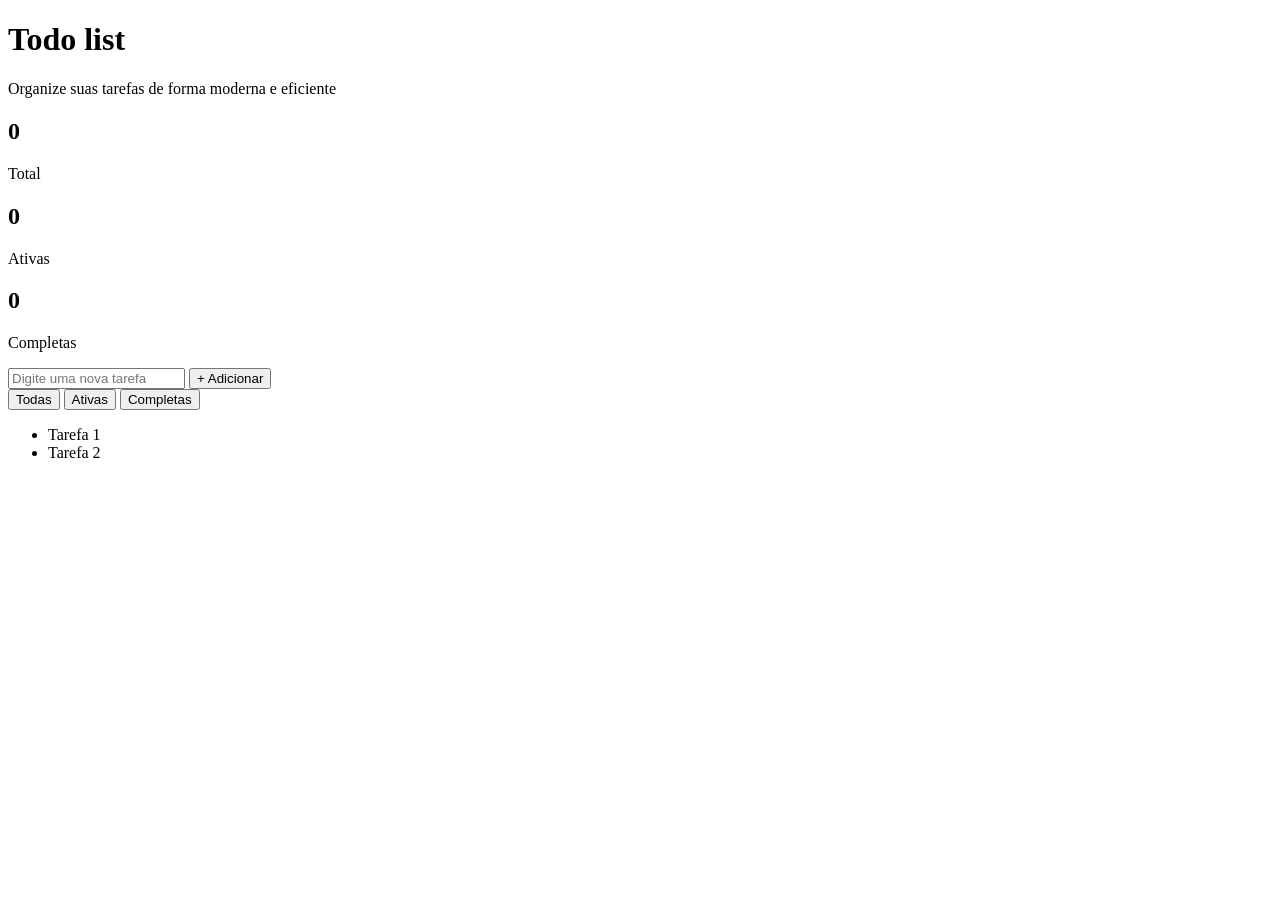
==== frontend/index.html @ d28b5f1c "HMTL" ====
<!DOCTYPE html>
<html lang="pt-br">

<head>
    <meta charset="UTF-8">
    <meta name="viewport" content="width=device-width, initial-scale=1.0">

    <!-- Fonte -->
    <link href="https://fonts.googleapis.com/css2?family=Roboto+Mono&display=swap" rel="stylesheet">

    <!-- CSS -->
    <link rel="stylesheet" href="style.css">

    <title>Todo List</title>
</head>

<body>




    <main>
         <!-- ===============================
         HEADER (PRONTO)
         =============================== -->
        <header>
            <h1>Todo list</h1>
            <p>Organize suas tarefas de forma moderna e eficiente</p>
        </header>

         <!-- ===============================
         DESAFIO 1 (HTML)
         Aluno: deve montar os cards
         =============================== -->
        <section>
            <div>
                <h2>0</h2>
                <p>Total</p>
            </div>

            <div>
                <h2>0</h2>
                <p>Ativas</p>
            </div>

            <div>
                <h2>0</h2>
                <p>Completas</p>
            </div>
        </section>

        
         <!-- ===============================
         ADD TASK (PRONTO)
         =============================== -->
        <section>
            <form>
                <input type="text" placeholder="Digite uma nova tarefa">
                <button type="submit">+ Adicionar</button>
            </form>
        </section>

         <!-- ===============================
         FILTROS (PARCIAL)
         Aluno: pode estilizar e melhorar
         =============================== -->
        <nav>
            <button>Todas</button>
            <button>Ativas</button>
            <button>Completas</button>
        </nav>

         <!-- ===============================
         LISTA (PRONTA E VAZIA)
         =============================== -->
        <section>
            <ul>
                <li>Tarefa 1</li>
                <li>Tarefa 2</li>
            </ul>
        </section>
    </main>



    <script src="script.js"></script>


</body>

</html>
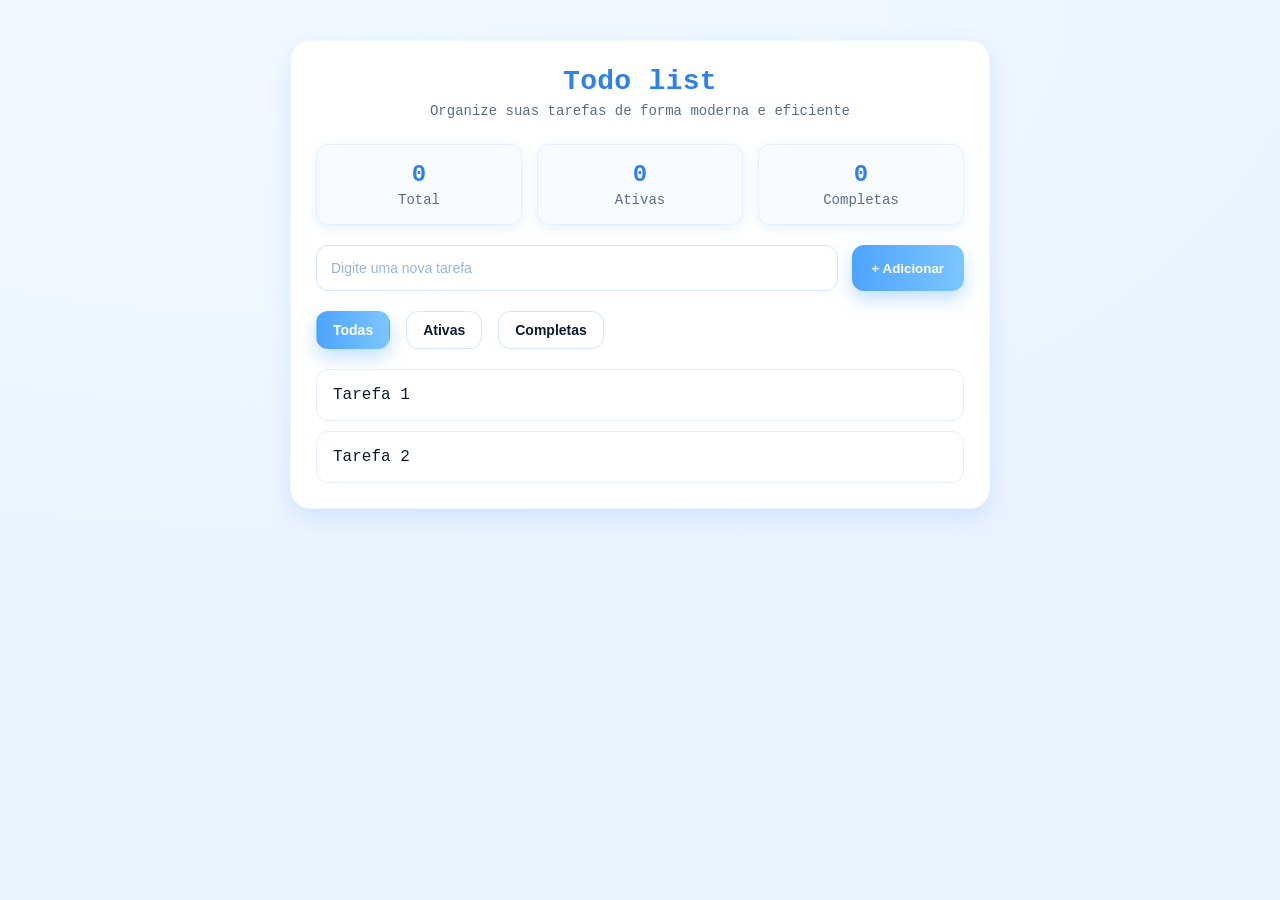
==== commit 46ccbb3a: "Add files via upload" ====
--- a/frontend/index.html
+++ b/frontend/index.html
@@ -1,91 +1,117 @@
-<!DOCTYPE html>
-<html lang="pt-br">
-
-<head>
-    <meta charset="UTF-8">
-    <meta name="viewport" content="width=device-width, initial-scale=1.0">
-
-    <!-- Fonte -->
-    <link href="https://fonts.googleapis.com/css2?family=Roboto+Mono&display=swap" rel="stylesheet">
-
-    <!-- CSS -->
-    <link rel="stylesheet" href="style.css">
-
-    <title>Todo List</title>
-</head>
-
-<body>
-
-
-
-
-    <main>
-         <!-- ===============================
-         HEADER (PRONTO)
-         =============================== -->
-        <header>
-            <h1>Todo list</h1>
-            <p>Organize suas tarefas de forma moderna e eficiente</p>
-        </header>
-
-         <!-- ===============================
-         DESAFIO 1 (HTML)
-         Aluno: deve montar os cards
-         =============================== -->
-        <section>
-            <div>
-                <h2>0</h2>
-                <p>Total</p>
-            </div>
-
-            <div>
-                <h2>0</h2>
-                <p>Ativas</p>
-            </div>
-
-            <div>
-                <h2>0</h2>
-                <p>Completas</p>
-            </div>
-        </section>
-
-        
-         <!-- ===============================
-         ADD TASK (PRONTO)
-         =============================== -->
-        <section>
-            <form>
-                <input type="text" placeholder="Digite uma nova tarefa">
-                <button type="submit">+ Adicionar</button>
-            </form>
-        </section>
-
-         <!-- ===============================
-         FILTROS (PARCIAL)
-         Aluno: pode estilizar e melhorar
-         =============================== -->
-        <nav>
-            <button>Todas</button>
-            <button>Ativas</button>
-            <button>Completas</button>
-        </nav>
-
-         <!-- ===============================
-         LISTA (PRONTA E VAZIA)
-         =============================== -->
-        <section>
-            <ul>
-                <li>Tarefa 1</li>
-                <li>Tarefa 2</li>
-            </ul>
-        </section>
-    </main>
-
-
-
-    <script src="script.js"></script>
-
-
-</body>
-
+<!DOCTYPE html>
+<html lang="pt-br">
+
+<head>
+    <meta charset="UTF-8">
+    <meta name="viewport" content="width=device-width, initial-scale=1.0">
+
+    <!-- Fonte -->
+    <link href="https://fonts.googleapis.com/css2?family=Roboto+Mono&display=swap"S -->
+    <link rel="stylesheet" href="style.css">
+</head>
+
+<body>
+
+    <main class= "container">
+
+        <!-- ===============================
+        HEADER (PRONTO)
+        =============================== -->
+        <header class="header">
+            <h1 class="header__title">Todo list</h1>
+            <p class="header__subtitle">
+                Organize suas tarefas de forma moderna e eficiente
+            </p>
+        </header>
+
+        <!-- ===============================
+        CARDS / STATS
+        =============================== -->
+        <section class="stats">
+
+            <div class="stat-card">
+                <h2 class="stat-card__number">0</h2>
+                <p class="stat-card__label">Total</p>
+            </div>
+
+            <div class="stat-card">
+                <h2 class="stat-card__number">0</h2>
+                <p class="stat-card__label">Ativas</p>
+            </div>
+
+            <div class="stat-card">
+                <h2 class="stat-card__number">0</h2>
+                <p class="stat-card__label">Completas</p>
+            </div>
+
+        </section>
+
+        <!-- ===============================
+        ADD TASK
+        =============================== -->
+        <section class="add-task">
+
+            <form class="add-task__form">
+
+                <input
+                    class="input"
+                    type="text"
+                    placeholder="Digite uma nova tarefa"
+                >
+
+                <button
+                    class="btn btn--primary"
+                    type="submit"
+                >
+                    + Adicionar
+                </button>
+
+            </form>
+
+        </section>
+
+        <!-- ===============================
+        FILTROS
+        =============================== -->
+        <nav class="filters">
+
+            <button class="btn btn--filter is-active">
+                Todas
+            </button>
+
+            <button class="btn btn--filter">
+                Ativas
+            </button>
+
+            <button class="btn btn--filter">
+                Completas
+            </button>
+
+        </nav>
+
+        <!-- ===============================
+        LISTA DE TAREFAS
+        =============================== -->
+        <section class="task-list">
+
+            <ul class="task-list__ul">
+
+                <li class="task-item">
+                    Tarefa 1
+                </li>
+
+                <li class="task-item">
+                    Tarefa 2
+                </li>
+
+            </ul>
+
+        </section>
+
+    </main>
+
+    <script>script.js</script>
+
+</body>
+
 </html>
--- a/frontend/style.css
+++ b/frontend/style.css
@@ -0,0 +1,261 @@
+
+/* =========================================
+   Paleta (azul claro) e tokens
+========================================= */
+:root {
+  --bg: #EEF6FF;
+  --surface: #FFFFFF;
+  --surface-soft: #F7FAFF;
+
+  --primary-400: #7CC6FF;  /* gradiente claro */
+  --primary-500: #4DA3FF;  /* principal */
+  --primary-600: #2F80ED;  /* acento/hover */
+
+  --text-900: #0F1B33;     /* títulos */
+  --text-600: #5D6B8A;     /* descrições */
+
+  --line: #E6EFFF;         /* bordas */
+  --input-border: #D7E6FF; /* borda de input */
+
+  --shadow-lg: 0 8px 22px rgba(77,163,255,0.18);
+  --shadow-sm: 0 3px 12px rgba(77,163,255,0.14);
+}
+
+/* =========================================
+   Reset
+========================================= */
+* { margin: 0; padding: 0; box-sizing: border-box; }
+html, body { height: 100%; }
+
+body {
+  font-family: "Roboto Mono", ui-monospace, SFMono-Regular, Menlo, Consolas, "Liberation Mono", monospace;
+  color: var(--text-900);
+  background: radial-gradient(1200px 600px at 20% 0%, #F2F8FF 0%, var(--bg) 60%, #EAF2FF 100%);
+  display: flex;
+  justify-content: center;
+  align-items: flex-start;
+  padding: 40px;
+}
+
+.container {
+    width: 100%;
+    max-width: 700px;
+    background: var(--surface);
+    border: 1px solid #F2F7FF;
+    border-radius: 20px;
+    padding: 25px;
+    box-shadow: var(--shadow-lg);
+}
+  
+
+    /* ===============================
+   🎯 DESAFIO 3 (CSS)
+   👉 Estilizar HEADER
+    =============================== */
+
+
+.header {
+        text-align: center;
+        margin-bottom: 25px;
+}
+      
+.header__title {
+
+    font-size: 28px;
+    color: var(--primary-600);
+    margin-bottom: 6px;
+    letter-spacing: 0.3px;
+
+}
+      
+.header__subtitle {
+
+    font-size: 14px;
+    color: var(--text-600);
+
+}
+      
+    
+
+/* ===============================
+   🎯 DESAFIO 4 (CSS)
+   👉 Criar layout dos CARDS
+=============================== */
+
+.stats {
+
+    display: flex;
+    gap: 15px;
+    margin-bottom: 20px;
+
+}
+  
+.stat-card {
+
+    flex: 1;
+    background: var(--surface-soft);
+    border: 1px solid var(--line);
+    border-radius: 12px;
+    padding: 16px;
+    text-align: center;
+    box-shadow: var(--shadow-sm);
+
+}
+  
+.stat-card__number {
+
+    font-size: 24px;
+    color: var(--primary-600);
+    margin-bottom: 4px;
+
+}
+  
+.stat-card__label {
+    font-size: 14px;
+    color: var(--text-600);
+}
+  
+
+/* ===============================
+   ADD TASK (BASE)
+=============================== */
+
+.add-task { margin-bottom: 20px;
+
+}
+
+.add-task__form {
+
+  display: flex;
+  gap: 14px;
+
+}
+
+.input {
+
+  flex: 1;
+  padding: 14px;
+  border-radius: 12px;
+  border: 1px solid var(--input-border);
+  background: #fff;
+  color: var(--text-900);
+  font-size: 14px;
+  outline: none;
+  transition: border-color .2s, box-shadow .2s;
+
+}
+
+.input::placeholder { 
+
+    color: #9AB6DA;
+
+}
+
+.input:focus {
+
+  border-color: var(--primary-500);
+  box-shadow: 0 0 0 4px rgba(77,163,255,0.15);
+  
+}
+
+/* Botões */
+.btn {
+
+  padding: 14px 20px;
+  border: none;
+  border-radius: 12px;
+  font-weight: 700;
+  cursor: pointer;
+  transition: transform .1s ease, filter .2s ease, box-shadow .2s ease;
+
+}
+
+.btn--primary {
+
+  color: #fff;
+  background: linear-gradient(90deg, var(--primary-500), var(--primary-400));
+  box-shadow: 0 8px 18px rgba(77,163,255,0.35);
+
+}
+
+.btn--primary:hover { filter: brightness(1.05); }
+.btn--primary:active { transform: translateY(1px); }
+
+
+/* ===============================
+   🎯 DESAFIO 5 (CSS)
+   👉 Estilizar filtros
+=============================== */
+
+.filters {
+
+  display: flex;
+  gap: 16px;
+  margin-bottom: 20px;
+
+}
+
+.btn--filter {
+
+  padding: 10px 16px; /* override do .btn */
+  border-radius: 12px;
+  border: 1px solid var(--input-border);
+  background: var(--surface);
+  color: var(--text-900);
+  font-size: 14px;
+  box-shadow: none;
+
+}
+
+.btn--filter:hover {
+
+  border-color: var(--primary-500);
+  box-shadow: var(--shadow-sm);
+
+}
+
+.btn--filter.is-active {
+
+  background: linear-gradient(90deg, var(--primary-500), var(--primary-400));
+  color: #fff;
+  border-color: transparent;
+  box-shadow: 0 8px 18px rgba(77,163,255,0.35);
+
+}
+
+
+/* ===============================
+   🎯 DESAFIO 6 (CSS)
+   👉 Estilizar tarefas
+=============================== */
+
+.task-list { /* wrapper */ }
+
+.task-list__ul {
+
+  list-style: none;
+  display: flex;
+  flex-direction: column;
+  gap: 10px;
+
+}
+
+.task-item {
+
+  background: #fff;
+  border: 1px solid var(--line);
+  border-radius: 12px;
+  padding: 16px;
+  transition: transform .2s, box-shadow .2s, border-color .2s;
+  cursor: pointer;
+
+}
+
+.task-item:hover {
+
+  transform: translateX(5px);
+  border-color: var(--primary-500);
+  box-shadow: 0 8px 18px rgba(77,163,255,0.18);
+
+}
+label
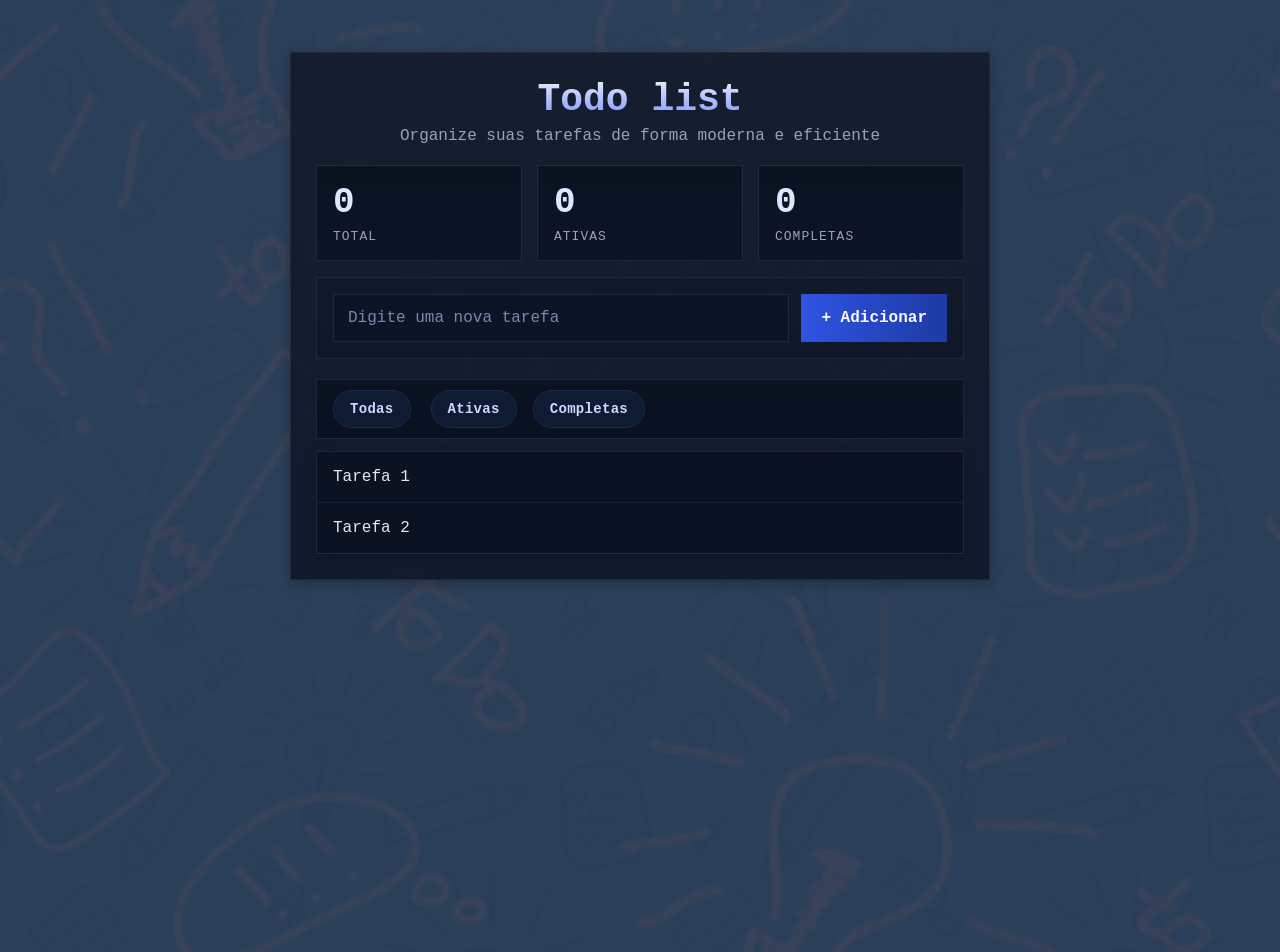
==== commit 6ee3e2f5: "Finish css" ====
--- a/frontend/index.html
+++ b/frontend/index.html
@@ -1,117 +1,91 @@
-<!DOCTYPE html>
-<html lang="pt-br">
-
-<head>
-    <meta charset="UTF-8">
-    <meta name="viewport" content="width=device-width, initial-scale=1.0">
-
-    <!-- Fonte -->
-    <link href="https://fonts.googleapis.com/css2?family=Roboto+Mono&display=swap"S -->
-    <link rel="stylesheet" href="style.css">
-</head>
-
-<body>
-
-    <main class= "container">
-
-        <!-- ===============================
-        HEADER (PRONTO)
-        =============================== -->
-        <header class="header">
-            <h1 class="header__title">Todo list</h1>
-            <p class="header__subtitle">
-                Organize suas tarefas de forma moderna e eficiente
-            </p>
-        </header>
-
-        <!-- ===============================
-        CARDS / STATS
-        =============================== -->
-        <section class="stats">
-
-            <div class="stat-card">
-                <h2 class="stat-card__number">0</h2>
-                <p class="stat-card__label">Total</p>
-            </div>
-
-            <div class="stat-card">
-                <h2 class="stat-card__number">0</h2>
-                <p class="stat-card__label">Ativas</p>
-            </div>
-
-            <div class="stat-card">
-                <h2 class="stat-card__number">0</h2>
-                <p class="stat-card__label">Completas</p>
-            </div>
-
-        </section>
-
-        <!-- ===============================
-        ADD TASK
-        =============================== -->
-        <section class="add-task">
-
-            <form class="add-task__form">
-
-                <input
-                    class="input"
-                    type="text"
-                    placeholder="Digite uma nova tarefa"
-                >
-
-                <button
-                    class="btn btn--primary"
-                    type="submit"
-                >
-                    + Adicionar
-                </button>
-
-            </form>
-
-        </section>
-
-        <!-- ===============================
-        FILTROS
-        =============================== -->
-        <nav class="filters">
-
-            <button class="btn btn--filter is-active">
-                Todas
-            </button>
-
-            <button class="btn btn--filter">
-                Ativas
-            </button>
-
-            <button class="btn btn--filter">
-                Completas
-            </button>
-
-        </nav>
-
-        <!-- ===============================
-        LISTA DE TAREFAS
-        =============================== -->
-        <section class="task-list">
-
-            <ul class="task-list__ul">
-
-                <li class="task-item">
-                    Tarefa 1
-                </li>
-
-                <li class="task-item">
-                    Tarefa 2
-                </li>
-
-            </ul>
-
-        </section>
-
-    </main>
-
-    <script>script.js</script>
-
-</body>
-
+<!DOCTYPE html>
+<html lang="pt-br">
+
+<head>
+    <meta charset="UTF-8">
+    <meta name="viewport" content="width=device-width, initial-scale=1.0">
+
+    <!-- Fonte -->
+    <link rel="preconnect" href="https://fonts.googleapis.com">
+
+    <!-- CSS -->
+    <link rel="stylesheet" href="style.css">
+
+    <title>Todo List</title>
+</head>
+
+<body>
+
+    <main class="container">
+
+        <!-- ===============================
+        HEADER
+        =============================== -->
+        <header class="header">
+            <h1 class="header-title">Todo list</h1>
+            <p class="header-subtitle">
+                Organize suas tarefas de forma moderna e eficiente
+            </p>
+        </header>
+
+        <!-- ===============================
+        CARDS (TOTAL / ATIVAS / COMPLETAS)
+        =============================== -->
+        <section class="stats-cards">
+            <div class="card card-total">
+                <h2 class="card-number">0</h2>
+                <p class="card-label">Total</p>
+            </div>
+
+            <div class="card card-active">
+                <h2 class="card-number">0</h2>
+                <p class="card-label">Ativas</p>
+            </div>
+
+            <div class="card card-completed">
+                <h2 class="card-number">0</h2>
+                <p class="card-label">Completas</p>
+            </div>
+        </section>
+
+        <!-- ===============================
+        ADD TASK
+        =============================== -->
+        <section class="add-task">
+            <form class="add-task-form">
+                <input 
+                    type="text" 
+                    class="add-task-input"
+                    placeholder="Digite uma nova tarefa"
+                >
+                <button type="submit" class="add-task-button">
+                    + Adicionar
+                </button>
+            </form>
+        </section>
+
+        <!-- ===============================
+        FILTROS
+        =============================== -->
+        <nav class="filters">
+            <button class="filter-btn filter-all">Todas</button>
+            <button class="filter-btn filter-active">Ativas</button>
+            <button class="filter-btn filter-completed">Completas</button>
+        </nav>
+
+        <!-- ===============================
+        LISTA DE TAREFAS
+        =============================== -->
+        <section class="task-list">
+            <ul class="tasks">
+                <li class="task-item">Tarefa 1</li>
+                <li class="task-item">Tarefa 2</li>
+            </ul>
+        </section>
+
+    </main>
+
+    <script src="script.js"> </script>
+
+</body>
 </html>
--- a/frontend/style.css
+++ b/frontend/style.css
@@ -1,261 +1,434 @@
-
-/* =========================================
-   Paleta (azul claro) e tokens
-========================================= */
-:root {
-  --bg: #EEF6FF;
-  --surface: #FFFFFF;
-  --surface-soft: #F7FAFF;
-
-  --primary-400: #7CC6FF;  /* gradiente claro */
-  --primary-500: #4DA3FF;  /* principal */
-  --primary-600: #2F80ED;  /* acento/hover */
-
-  --text-900: #0F1B33;     /* títulos */
-  --text-600: #5D6B8A;     /* descrições */
-
-  --line: #E6EFFF;         /* bordas */
-  --input-border: #D7E6FF; /* borda de input */
-
-  --shadow-lg: 0 8px 22px rgba(77,163,255,0.18);
-  --shadow-sm: 0 3px 12px rgba(77,163,255,0.14);
-}
-
-/* =========================================
-   Reset
-========================================= */
-* { margin: 0; padding: 0; box-sizing: border-box; }
-html, body { height: 100%; }
-
-body {
-  font-family: "Roboto Mono", ui-monospace, SFMono-Regular, Menlo, Consolas, "Liberation Mono", monospace;
-  color: var(--text-900);
-  background: radial-gradient(1200px 600px at 20% 0%, #F2F8FF 0%, var(--bg) 60%, #EAF2FF 100%);
-  display: flex;
-  justify-content: center;
-  align-items: flex-start;
-  padding: 40px;
-}
-
-.container {
-    width: 100%;
-    max-width: 700px;
-    background: var(--surface);
-    border: 1px solid #F2F7FF;
-    border-radius: 20px;
-    padding: 25px;
-    box-shadow: var(--shadow-lg);
-}
-  
-
-    /* ===============================
-   🎯 DESAFIO 3 (CSS)
-   👉 Estilizar HEADER
-    =============================== */
-
-
-.header {
-        text-align: center;
-        margin-bottom: 25px;
-}
-      
-.header__title {
-
-    font-size: 28px;
-    color: var(--primary-600);
-    margin-bottom: 6px;
-    letter-spacing: 0.3px;
-
-}
-      
-.header__subtitle {
-
-    font-size: 14px;
-    color: var(--text-600);
-
-}
-      
-    
-
-/* ===============================
-   🎯 DESAFIO 4 (CSS)
-   👉 Criar layout dos CARDS
-=============================== */
-
-.stats {
-
-    display: flex;
-    gap: 15px;
-    margin-bottom: 20px;
-
-}
-  
-.stat-card {
-
-    flex: 1;
-    background: var(--surface-soft);
-    border: 1px solid var(--line);
-    border-radius: 12px;
-    padding: 16px;
-    text-align: center;
-    box-shadow: var(--shadow-sm);
-
-}
-  
-.stat-card__number {
-
-    font-size: 24px;
-    color: var(--primary-600);
-    margin-bottom: 4px;
-
-}
-  
-.stat-card__label {
-    font-size: 14px;
-    color: var(--text-600);
-}
-  
-
-/* ===============================
-   ADD TASK (BASE)
-=============================== */
-
-.add-task { margin-bottom: 20px;
-
-}
-
-.add-task__form {
-
-  display: flex;
-  gap: 14px;
-
-}
-
-.input {
-
-  flex: 1;
-  padding: 14px;
-  border-radius: 12px;
-  border: 1px solid var(--input-border);
-  background: #fff;
-  color: var(--text-900);
-  font-size: 14px;
-  outline: none;
-  transition: border-color .2s, box-shadow .2s;
-
-}
-
-.input::placeholder { 
-
-    color: #9AB6DA;
-
-}
-
-.input:focus {
-
-  border-color: var(--primary-500);
-  box-shadow: 0 0 0 4px rgba(77,163,255,0.15);
-  
-}
-
-/* Botões */
-.btn {
-
-  padding: 14px 20px;
-  border: none;
-  border-radius: 12px;
-  font-weight: 700;
-  cursor: pointer;
-  transition: transform .1s ease, filter .2s ease, box-shadow .2s ease;
-
-}
-
-.btn--primary {
-
-  color: #fff;
-  background: linear-gradient(90deg, var(--primary-500), var(--primary-400));
-  box-shadow: 0 8px 18px rgba(77,163,255,0.35);
-
-}
-
-.btn--primary:hover { filter: brightness(1.05); }
-.btn--primary:active { transform: translateY(1px); }
-
-
-/* ===============================
-   🎯 DESAFIO 5 (CSS)
-   👉 Estilizar filtros
-=============================== */
-
-.filters {
-
-  display: flex;
-  gap: 16px;
-  margin-bottom: 20px;
-
-}
-
-.btn--filter {
-
-  padding: 10px 16px; /* override do .btn */
-  border-radius: 12px;
-  border: 1px solid var(--input-border);
-  background: var(--surface);
-  color: var(--text-900);
-  font-size: 14px;
-  box-shadow: none;
-
-}
-
-.btn--filter:hover {
-
-  border-color: var(--primary-500);
-  box-shadow: var(--shadow-sm);
-
-}
-
-.btn--filter.is-active {
-
-  background: linear-gradient(90deg, var(--primary-500), var(--primary-400));
-  color: #fff;
-  border-color: transparent;
-  box-shadow: 0 8px 18px rgba(77,163,255,0.35);
-
-}
-
-
-/* ===============================
-   🎯 DESAFIO 6 (CSS)
-   👉 Estilizar tarefas
-=============================== */
-
-.task-list { /* wrapper */ }
-
-.task-list__ul {
-
-  list-style: none;
-  display: flex;
-  flex-direction: column;
-  gap: 10px;
-
-}
-
-.task-item {
-
-  background: #fff;
-  border: 1px solid var(--line);
-  border-radius: 12px;
-  padding: 16px;
-  transition: transform .2s, box-shadow .2s, border-color .2s;
-  cursor: pointer;
-
-}
-
-.task-item:hover {
-
-  transform: translateX(5px);
-  border-color: var(--primary-500);
-  box-shadow: 0 8px 18px rgba(77,163,255,0.18);
-
-}
-label+/* ===============================
+   RESET (PRONTO)
+=============================== */
+* {
+    margin: 0;
+    padding: 0;
+    box-sizing: border-box;
+    font-family: 'Roboto Mono', monospace;
+}
+
+/* ===============================
+   🎯 DESAFIO 2 (CSS)
+   👉 Criar variáveis de cor
+=============================== */
+
+:root {
+
+  /* Paleta azul */
+  --bg: #0f172a;              /* azul marinho profundo (fundo) */
+  --surface: #111827;         /* superfície levemente destacada */
+  --elev-1: #0b1220;          /* camadas elevadas (cards/nav) */
+  --elev-2: #0d1426;
+
+  --primary-300: #4c78ff;     /* estados hover/foco */
+  --primary-400: #3d66f0;
+  --primary-500: #2f54e3;     /* botões/foco principal */
+  --primary-600: #2547c9;     /* active */
+  --primary-700: #1e3aa3;     /* bordas/acento forte */
+
+  --accent: #22d3ee;          /* detalhe sutil (linhas/realces) */
+  --success: #00c16a;         /* completas */
+  --warning: #ffd166;
+
+  --text: #e5e7eb;            /* texto padrão */
+  --muted: #9ca3af;           /* texto secundário */
+  --divider: #1f2937;         /* separadores e bordas */
+
+  --radius-sm: 8px;
+  --radius-md: 12px;
+  --radius-lg: 16px;
+
+  --shadow-sm: 0 4px 14px rgba(0, 0, 0, 0.25);
+  --shadow-md: 0 10px 25px rgba(0, 0, 0, 0.35);
+
+  --focus: 0 0 0 3px rgba(76, 120, 255, 0.45);
+  --transition: 160ms ease;
+}
+
+/* ===============================
+   BODY (PRONTO)
+=============================== */
+
+
+body {
+  margin: 0;
+  font-family: "Roboto Mono", monospace;
+  color: var(--text);
+
+  /* Imagem local + overlay azul opaco */
+  background:
+    linear-gradient(
+      rgba(15, 23, 42, 0.78),
+      rgba(15, 23, 42, 0.78)
+    ),
+    url("/specification/assets/background.png") center / cover no-repeat fixed;
+
+  min-height: 100vh;
+}
+
+
+
+/* ===============================
+   CONTAINER (BASE PRONTA)
+=============================== */
+
+.container {
+
+  max-width: 700px;        /* ESPECIFICAÇÃO */
+  margin: 52px auto;
+  padding: 25px;           /* ESPECIFICAÇÃO */
+  border-radius: var(--radius-container); /* ESPECIFICAÇÃO */
+  background: linear-gradient(180deg, rgba(17,24,39,.85), rgba(13,20,38,.85));
+  border: 1px solid var(--divider);
+  box-shadow: var(--shadow-sm);
+
+}
+
+
+/* ===============================
+   🎯 DESAFIO 3 (CSS)
+   👉 Estilizar HEADER
+=============================== */
+
+.header { 
+    
+    text-align: center; margin-bottom: 20px; 
+
+}
+.header-title {
+
+  margin: 0 0 6px;
+  font-size: clamp(28px, 3.4vw, 38px);
+  font-weight: 800;
+  background: linear-gradient(180deg, #eaf2ff 0%, #a5b4fc 60%, #7aa2ff 100%);
+  -webkit-background-clip: text;
+  background-clip: text;
+  color: transparent;
+
+}
+.header-subtitle { margin: 0 auto; color: var(--muted); max-width: 520px; }
+
+
+/* ===============================
+   🎯 DESAFIO 4 (CSS)
+   👉 Criar layout dos CARDS
+=============================== */
+.stats-cards {
+  display: grid;
+  grid-template-columns: repeat(3, minmax(0, 1fr));
+  gap: 15px; 
+  margin: 20px 0 16px;
+}
+
+
+.card {
+
+  background: linear-gradient(180deg, var(--elev-1), var(--elev-2));
+  border: 1px solid var(--divider);
+  border-radius: var(--radius-16);
+  padding: 16px;                
+  transition: transform var(--t), border-color var(--t), box-shadow var(--t);
+
+}
+
+.card:hover {
+
+  transform: translateY(-2px);
+  border-color: rgba(61, 102, 240, .35);
+  box-shadow: var(--shadow-md);
+
+}
+
+.card-number {
+
+  margin: 0;
+  font-size: clamp(26px, 4vw, 36px);
+  font-weight: 800;
+  color: #dfe7ff;
+
+}
+
+.card-label {
+
+  margin: 6px 0 0;
+  color: var(--muted);
+  text-transform: uppercase;
+  letter-spacing: 1px;
+  font-size: 13px;
+
+}
+
+
+
+/* ===============================
+   ADD TASK (BASE)
+=============================== */
+
+.add-task {
+
+  margin-top: 16px;
+  border: 1px solid var(--divider);
+  border-radius: var(--radius-16);
+  padding: 16px;
+  background: linear-gradient(180deg, rgba(17,24,39,.65), rgba(13,20,38,.65));
+
+}
+
+.add-task-form {
+
+  display: grid;
+  grid-template-columns: 1fr auto;
+  gap: 12px; 
+
+}
+
+.add-task-input {
+
+  background: #0c1426;
+  color: var(--text);
+  border: 1px solid #1c2742;
+  border-radius: var(--radius-12);
+  padding: 14px; 
+  outline: none;
+  transition: border-color var(--t), box-shadow var(--t), background var(--t);
+
+}
+
+.add-task-input::placeholder { 
+    
+    color: #7d88ad; 
+}
+
+.add-task-input:focus {
+
+  border-color: var(--primary-400);
+  box-shadow: var(--focus);
+  background: #0b1322;
+
+}
+
+.add-task-button {
+
+  border: 0;
+  border-radius: var(--radius-12);      
+  padding: 14px 20px;                   
+  font-weight: 800;
+  color: #f8fafc;
+  cursor: pointer;
+  background: linear-gradient(90deg, var(--primary-500), var(--primary-700));
+  transition: transform var(--t), box-shadow var(--t), filter var(--t), background var(--t);
+  white-space: nowrap;
+
+}
+
+.add-task-button:hover {
+
+  transform: translateY(-1px);
+  filter: brightness(1.05);
+  box-shadow: 0 10px 24px rgba(47,84,227,.35);
+
+}
+
+.add-task-button:active {
+
+  transform: translateY(0);
+  background: linear-gradient(90deg, var(--primary-600), var(--primary-700));
+
+}
+
+
+/* ===============================
+   🎯 DESAFIO 5 (CSS)
+   👉 Estilizar filtros
+=============================== */
+
+.filters {
+
+  display: flex;
+  align-items: center;
+  border: 1px solid var(--divider);
+  border-radius: var(--radius-12);   /* ESPECIFICAÇÃO */
+  padding: 10px 16px;                /* ESPECIFICAÇÃO */
+  background: linear-gradient(180deg, #0b1220, #0a1120);
+  margin: 20px 0 12px;
+
+}
+
+
+.filters .filter-btn:nth-child(1) { margin-right: 20px; } /* ESPECIFICAÇÃO */
+.filters .filter-btn:nth-child(2) { margin-right: 16px; } /* ESPECIFICAÇÃO */
+
+.filter-btn {
+
+  background: #0f1a33;
+  border: 1px solid #1b2a4a;
+  color: #cfd8ff;
+  padding: 10px 16px; /* altura 10px; largura 16px conforme anotação dos chips */
+  border-radius: 999px;
+  font-weight: 700;
+  font-size: 14px;
+  letter-spacing: .3px;
+  cursor: pointer;
+  transition: background var(--t), color var(--t), border-color var(--t), transform var(--t);
+
+}
+
+.filter-btn:hover { background: #132247; border-color: #2a4480; }
+.filter-btn:active { transform: translateY(1px); }
+.filter-btn.active,
+
+.filter-btn[aria-pressed="true"] {
+
+  background: linear-gradient(180deg, var(--primary-500), var(--primary-700));
+  border-color: transparent;
+  color: #fff;
+  box-shadow: 0 6px 14px rgba(47,84,227,.35);
+
+}
+
+
+/* ===============================
+   🎯 DESAFIO 6 (CSS)
+   👉 Estilizar tarefas
+=============================== */
+
+.task-list {
+  background: linear-gradient(180deg, rgba(11,18,32,.80), rgba(8,12,24,.80));
+  border: 1px solid var(--divider);
+  border-radius: var(--radius-16);
+  overflow: hidden;
+  box-shadow: var(--shadow-sm);
+}
+
+.tasks { list-style: none; margin: 0; padding: 0; }
+
+.task-item {
+  position: relative;
+  display: grid;
+  grid-template-columns: auto 1fr auto; /* bullet | texto | ações */
+  gap: 16px;                              /* ESPECIFICAÇÃO: 16px */
+  align-items: center;
+  padding: 16px;                          /* ESPECIFICAÇÃO */
+  background: #0b1322;
+  border-bottom: 1px solid rgba(28,39,66,.7);
+  transition: transform var(--t), background var(--t), box-shadow var(--t);
+}
+
+/* “Hover move > 5px” – aplico -5px (subir) */
+.task-item:hover {
+  transform: translateY(-5px);            /* ESPECIFICAÇÃO */
+  background: #0d172e;
+  box-shadow: 0 10px 22px rgba(0,0,0,.32);
+}
+
+.task-item:last-child { border-bottom: none; }
+
+.task-text { color: #e7ecff; word-break: break-word; }
+
+/* Estado completed/active (para JS usar .is-completed/.is-active) */
+.task-item.is-completed .task-text {
+  color: #9fb0e6;
+  text-decoration: line-through;
+  text-decoration-thickness: 2px;
+  text-decoration-color: rgba(159,176,230,.65);
+  opacity: .85;
+}
+.task-item.is-active .task-text { color: #eaf1ff; }
+
+/* Bullet simples (pode ser substituído por checkbox) */
+.task-bullet {
+  width: 10px;
+  height: 10px;
+  background: linear-gradient(180deg, var(--primary-500), var(--primary-700));
+  border-radius: 50%;
+  box-shadow: 0 0 0 2px #1c2742;
+}
+
+/* Checkbox estilizado (se preferir usar input) */
+.task-checkbox {
+  appearance: none;
+  width: 18px; height: 18px;
+  border: 2px solid #28407a;
+  border-radius: 4px;
+  background: #0a1224;
+  display: inline-grid;
+  place-content: center;
+  cursor: pointer;
+  transition: border-color var(--t), background var(--t), box-shadow var(--t);
+}
+.task-checkbox:focus { box-shadow: var(--focus); border-color: var(--primary-400); }
+.task-checkbox:checked {
+  background: linear-gradient(180deg, #1f9e80, #0f7f65);
+  border-color: #18a374;
+}
+.task-checkbox:checked::after {
+  content: "✓";
+  color: #eafff8;
+  font-weight: 900;
+  font-size: 12px;
+  line-height: 1;
+}
+
+.task-actions { display: inline-flex; gap: 8px; }
+.task-actions .btn {
+
+  border: 1px solid #1c2c52;
+  background: #0f1a33;
+  color: #d6e0ff;
+  border-radius: var(--radius-12); 
+  padding: 8px 10px;
+  font-size: 13px;
+  font-weight: 700;
+  cursor: pointer;
+  transition: transform var(--t), background var(--t), border-color var(--t);
+
+}
+
+.task-actions .btn:hover { background: #142553; border-color: #2d4b8e; }
+.task-actions .btn--danger { border-color: #6a274a; background: #201622; color: #ffd3df; }
+.task-actions .btn--danger:hover { background: #2a1b2d; }
+.task-actions .btn--success { border-color: #1b7f63; background: #0e2a24; color: #b9ffdf; }
+.task-actions .btn--success:hover { background: #10342c; }
+
+/* =========================================
+   FORM & ACESSIBILIDADE
+========================================= */
+
+button, input, textarea { font: inherit; }
+button:focus-visible, input:focus-visible { outline: none; box-shadow: var(--focus); }
+button:disabled, input:disabled { opacity: .6; cursor: not-allowed; }
+
+/* =========================================
+   RESPONSIVIDADE
+========================================= */
+
+@media (max-width: 760px) {
+  .status-cards { grid-template-columns: 1fr; }
+  .add-task-form { grid-template-columns: 1fr; }
+  .filters {
+    flex-wrap: wrap;
+    row-gap: 10px;
+  }
+  
+  .filters .filter-btn:nth-child(1),
+  .filters .filter-btn:nth-child(2) { margin-right: 12px; }
+
+}
+
+/* =========================================
+   REDUÇÃO DE MOVIMENTO
+========================================= */
+
+@media (prefers-reduced-motion: reduce) {
+
+  * { transition: none !important; scroll-behavior: auto !important; }
+
+}
+
+/* Classe importante (JS usa!) */
+
+.completed {
+    text-decoration: line-through;
+    opacity: 0.6;
+}
